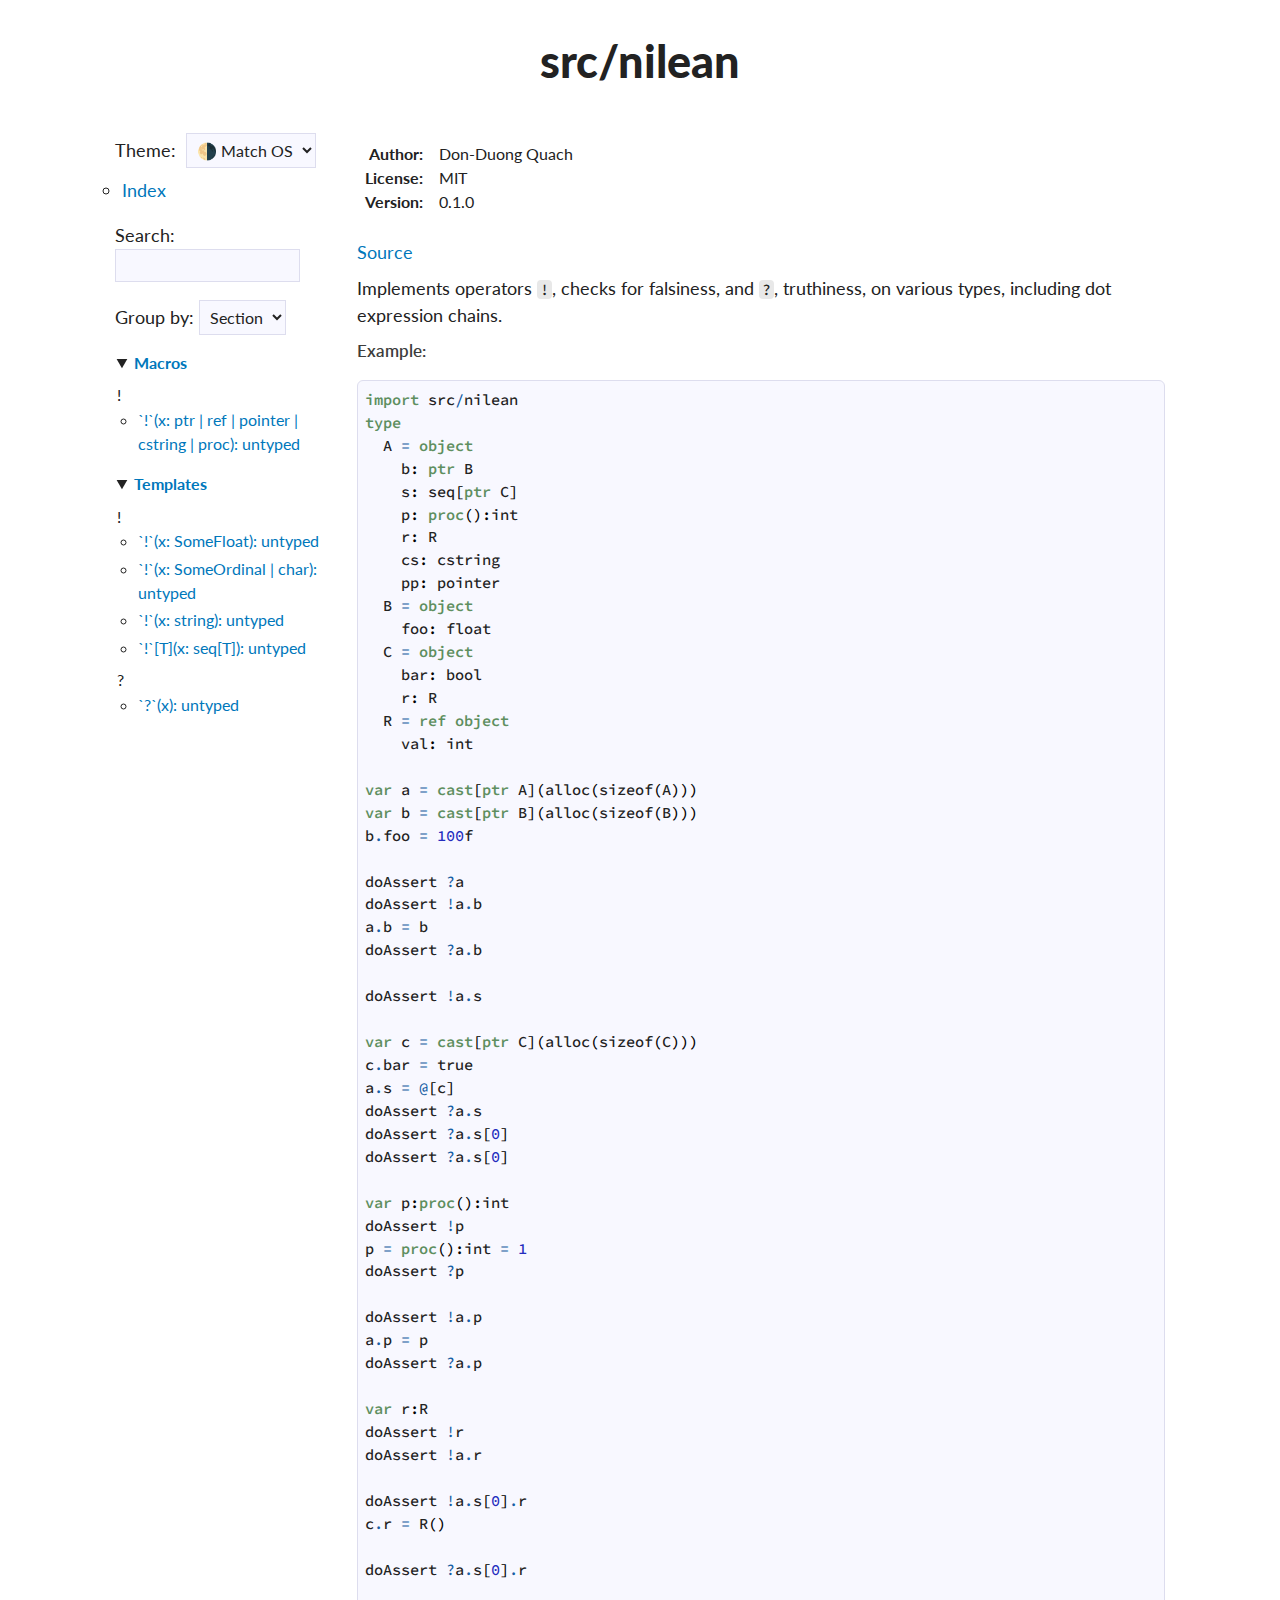
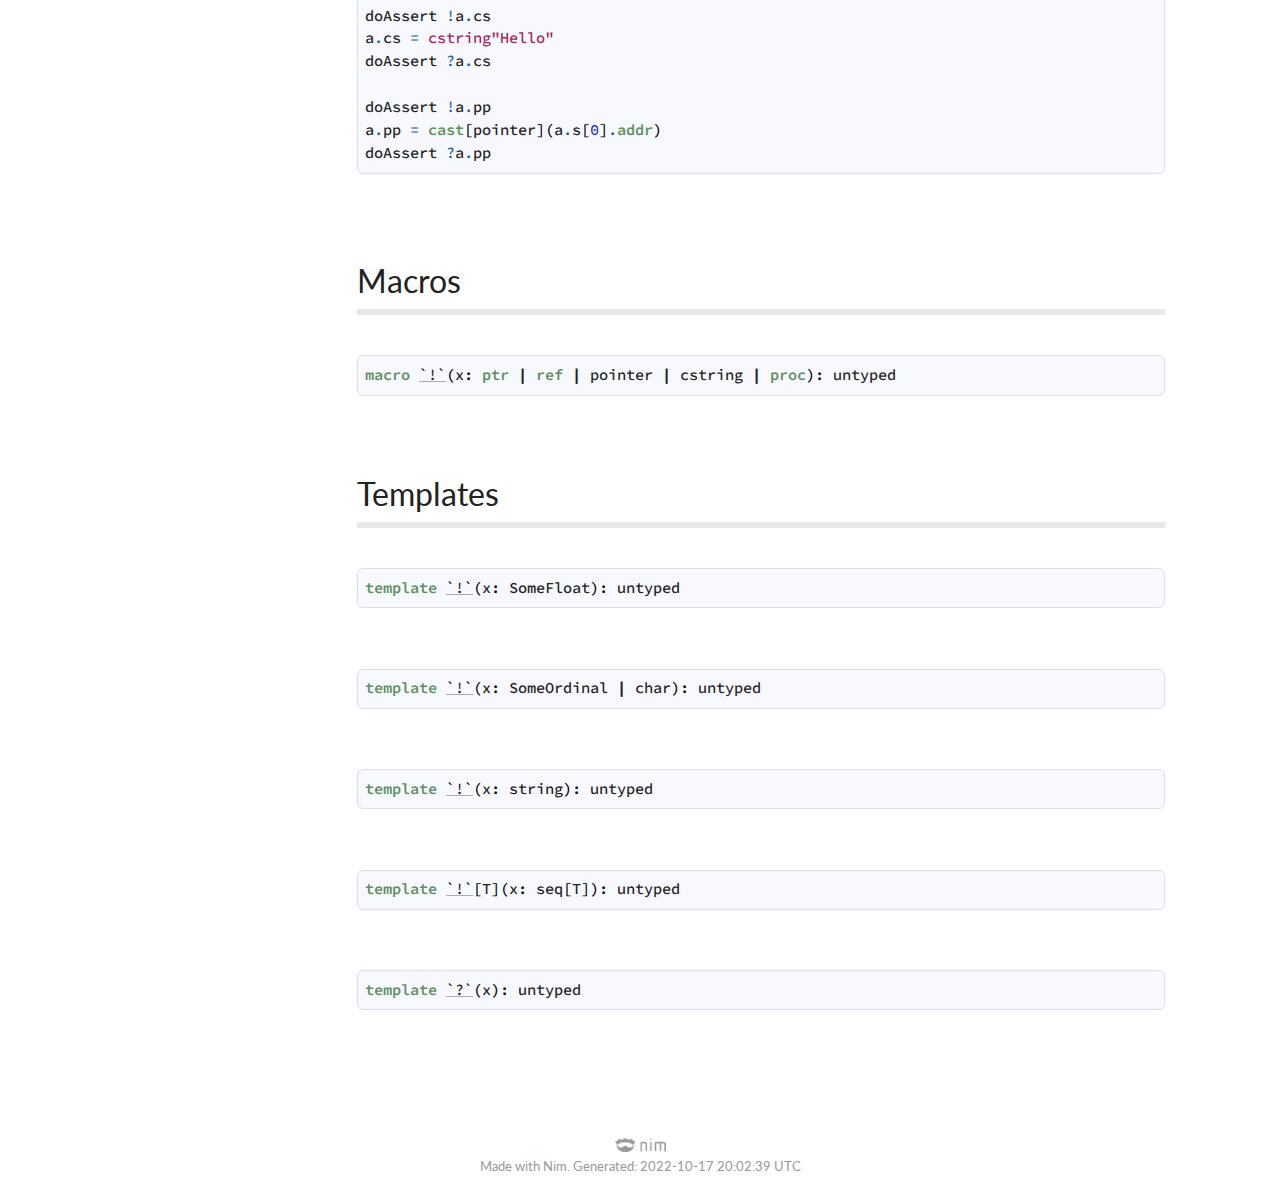
==== nilean/index.html @ 3381c96f "renamed project" ====
<?xml version="1.0" encoding="utf-8" ?>
<!DOCTYPE html PUBLIC "-//W3C//DTD XHTML 1.0 Transitional//EN" "https://www.w3.org/TR/xhtml1/DTD/xhtml1-transitional.dtd">
<!--  This file is generated by Nim. -->
<html xmlns="https://www.w3.org/1999/xhtml" xml:lang="en" lang="en">
<head>
<meta http-equiv="Content-Type" content="text/html; charset=utf-8" />
<meta name="viewport" content="width=device-width, initial-scale=1.0">
<title>src/nilean</title>

<!-- Favicon -->
<link rel="shortcut icon" href="[data-uri]"/>
<link rel="icon" type="image/png" sizes="32x32" href="[data-uri]">

<!-- Google fonts -->
<link href='https://fonts.googleapis.com/css?family=Lato:400,600,900' rel='stylesheet' type='text/css'/>
<link href='https://fonts.googleapis.com/css?family=Source+Code+Pro:400,500,600' rel='stylesheet' type='text/css'/>

<!-- CSS -->
<link rel="stylesheet" type="text/css" href="nimdoc.out.css">

<!-- JS -->
<script type="text/javascript" src="dochack.js"></script>
</head>
<body>
  <div class="document" id="documentId">
    <div class="container">
      <h1 class="title">src/nilean</h1>
      <div class="row">
  <div class="three columns">
    <div class="theme-select-wrapper">
      <label for="theme-select">Theme:&nbsp;</label>
      <select id="theme-select" onchange="setTheme(this.value)">
        <option value="auto">🌗 Match OS</option>
        <option value="dark">🌑 Dark</option>
        <option value="light">🌕 Light</option>
      </select>
    </div>
    <div id="global-links">
      <ul class="simple">
        <li><a href="theindex.html">Index</a></li>
      </ul>
    </div>
    <div id="searchInputDiv">
      Search: <input type="search" id="searchInput" onkeyup="search()"/>
    </div>
    <div>
      Group by:
      <select onchange="groupBy(this.value)">
        <option value="section">Section</option>
        <option value="type">Type</option>
      </select>
    </div>
    <ul class="simple simple-toc" id="toc-list">
  <li>
  <details open>
    <summary><a class="reference reference-toplevel" href="#17" id="67">Macros</a></summary>
    <ul class="simple simple-toc-section">
      <ul class="simple nested-toc-section">!
  <li><a class="reference" href="#%21.m" title="`!`(x: ptr | ref | pointer | cstring | proc): untyped">`!`(x: ptr | ref | pointer | cstring | proc): untyped</a></li>

</ul>

    </ul>
  </details>
</li>
<li>
  <details open>
    <summary><a class="reference reference-toplevel" href="#18" id="68">Templates</a></summary>
    <ul class="simple simple-toc-section">
      <ul class="simple nested-toc-section">!
  <li><a class="reference" href="#%21.t%2CSomeFloat" title="`!`(x: SomeFloat): untyped">`!`(x: SomeFloat): untyped</a></li>
<li><a class="reference" href="#%21.t" title="`!`(x: SomeOrdinal | char): untyped">`!`(x: SomeOrdinal | char): untyped</a></li>
<li><a class="reference" href="#%21.t%2Cstring" title="`!`(x: string): untyped">`!`(x: string): untyped</a></li>
<li><a class="reference" href="#%21.t%2Cseq%5BT%5D" title="`!`[T](x: seq[T]): untyped">`!`[T](x: seq[T]): untyped</a></li>

</ul>
<ul class="simple nested-toc-section">?
  <li><a class="reference" href="#%3F.t" title="`?`(x): untyped">`?`(x): untyped</a></li>

</ul>

    </ul>
  </details>
</li>

</ul>

  </div>
  <div class="nine columns" id="content">
    
    <div id="tocRoot"></div>
    
    <p class="module-desc"><table class="docinfo" frame="void" rules="none"><col class="docinfo-name" /><col class="docinfo-content" /><tbody valign="top"><tr><th class="docinfo-name">Author:</th><td>Don-Duong Quach</td></tr>
<tr><th class="docinfo-name">License:</th><td>MIT</td></tr>
<tr><th class="docinfo-name">Version:</th><td>0.1.0</td></tr>
</tbody></table><p><a class="reference external" href="https://github.com/geekrelief/nilean">Source</a></p>
<p>Implements operators <tt class="docutils literal"><span class="pre">!</span></tt>, checks for falsiness, and <tt class="docutils literal"><span class="pre">?</span></tt>, truthiness, on various types, including dot expression chains.</p>

<p><strong class="examples_text">Example:</strong></p>
<pre class="listing"><span class="Keyword">import</span> <span class="Identifier">src</span><span class="Operator">/</span><span class="Identifier">nilean</span>
<span class="Keyword">type</span>
  <span class="Identifier">A</span> <span class="Operator">=</span> <span class="Keyword">object</span>
    <span class="Identifier">b</span><span class="Punctuation">:</span> <span class="Keyword">ptr</span> <span class="Identifier">B</span>
    <span class="Identifier">s</span><span class="Punctuation">:</span> <span class="Identifier">seq</span><span class="Punctuation">[</span><span class="Keyword">ptr</span> <span class="Identifier">C</span><span class="Punctuation">]</span>
    <span class="Identifier">p</span><span class="Punctuation">:</span> <span class="Keyword">proc</span><span class="Punctuation">(</span><span class="Punctuation">)</span><span class="Punctuation">:</span><span class="Identifier">int</span>
    <span class="Identifier">r</span><span class="Punctuation">:</span> <span class="Identifier">R</span>
    <span class="Identifier">cs</span><span class="Punctuation">:</span> <span class="Identifier">cstring</span>
    <span class="Identifier">pp</span><span class="Punctuation">:</span> <span class="Identifier">pointer</span>
  <span class="Identifier">B</span> <span class="Operator">=</span> <span class="Keyword">object</span>
    <span class="Identifier">foo</span><span class="Punctuation">:</span> <span class="Identifier">float</span>
  <span class="Identifier">C</span> <span class="Operator">=</span> <span class="Keyword">object</span>
    <span class="Identifier">bar</span><span class="Punctuation">:</span> <span class="Identifier">bool</span>
    <span class="Identifier">r</span><span class="Punctuation">:</span> <span class="Identifier">R</span>
  <span class="Identifier">R</span> <span class="Operator">=</span> <span class="Keyword">ref</span> <span class="Keyword">object</span>
    <span class="Identifier">val</span><span class="Punctuation">:</span> <span class="Identifier">int</span>

<span class="Keyword">var</span> <span class="Identifier">a</span> <span class="Operator">=</span> <span class="Keyword">cast</span><span class="Punctuation">[</span><span class="Keyword">ptr</span> <span class="Identifier">A</span><span class="Punctuation">]</span><span class="Punctuation">(</span><span class="Identifier">alloc</span><span class="Punctuation">(</span><span class="Identifier">sizeof</span><span class="Punctuation">(</span><span class="Identifier">A</span><span class="Punctuation">)</span><span class="Punctuation">)</span><span class="Punctuation">)</span>
<span class="Keyword">var</span> <span class="Identifier">b</span> <span class="Operator">=</span> <span class="Keyword">cast</span><span class="Punctuation">[</span><span class="Keyword">ptr</span> <span class="Identifier">B</span><span class="Punctuation">]</span><span class="Punctuation">(</span><span class="Identifier">alloc</span><span class="Punctuation">(</span><span class="Identifier">sizeof</span><span class="Punctuation">(</span><span class="Identifier">B</span><span class="Punctuation">)</span><span class="Punctuation">)</span><span class="Punctuation">)</span>
<span class="Identifier">b</span><span class="Operator">.</span><span class="Identifier">foo</span> <span class="Operator">=</span> <span class="DecNumber">100</span><span class="Identifier">f</span>

<span class="Identifier">doAssert</span> <span class="Operator">?</span><span class="Identifier">a</span>
<span class="Identifier">doAssert</span> <span class="Operator">!</span><span class="Identifier">a</span><span class="Operator">.</span><span class="Identifier">b</span>
<span class="Identifier">a</span><span class="Operator">.</span><span class="Identifier">b</span> <span class="Operator">=</span> <span class="Identifier">b</span>
<span class="Identifier">doAssert</span> <span class="Operator">?</span><span class="Identifier">a</span><span class="Operator">.</span><span class="Identifier">b</span>

<span class="Identifier">doAssert</span> <span class="Operator">!</span><span class="Identifier">a</span><span class="Operator">.</span><span class="Identifier">s</span>

<span class="Keyword">var</span> <span class="Identifier">c</span> <span class="Operator">=</span> <span class="Keyword">cast</span><span class="Punctuation">[</span><span class="Keyword">ptr</span> <span class="Identifier">C</span><span class="Punctuation">]</span><span class="Punctuation">(</span><span class="Identifier">alloc</span><span class="Punctuation">(</span><span class="Identifier">sizeof</span><span class="Punctuation">(</span><span class="Identifier">C</span><span class="Punctuation">)</span><span class="Punctuation">)</span><span class="Punctuation">)</span>
<span class="Identifier">c</span><span class="Operator">.</span><span class="Identifier">bar</span> <span class="Operator">=</span> <span class="Identifier">true</span>
<span class="Identifier">a</span><span class="Operator">.</span><span class="Identifier">s</span> <span class="Operator">=</span> <span class="Operator">@</span><span class="Punctuation">[</span><span class="Identifier">c</span><span class="Punctuation">]</span>
<span class="Identifier">doAssert</span> <span class="Operator">?</span><span class="Identifier">a</span><span class="Operator">.</span><span class="Identifier">s</span>
<span class="Identifier">doAssert</span> <span class="Operator">?</span><span class="Identifier">a</span><span class="Operator">.</span><span class="Identifier">s</span><span class="Punctuation">[</span><span class="DecNumber">0</span><span class="Punctuation">]</span>
<span class="Identifier">doAssert</span> <span class="Operator">?</span><span class="Identifier">a</span><span class="Operator">.</span><span class="Identifier">s</span><span class="Punctuation">[</span><span class="DecNumber">0</span><span class="Punctuation">]</span>

<span class="Keyword">var</span> <span class="Identifier">p</span><span class="Punctuation">:</span><span class="Keyword">proc</span><span class="Punctuation">(</span><span class="Punctuation">)</span><span class="Punctuation">:</span><span class="Identifier">int</span>
<span class="Identifier">doAssert</span> <span class="Operator">!</span><span class="Identifier">p</span>
<span class="Identifier">p</span> <span class="Operator">=</span> <span class="Keyword">proc</span><span class="Punctuation">(</span><span class="Punctuation">)</span><span class="Punctuation">:</span><span class="Identifier">int</span> <span class="Operator">=</span> <span class="DecNumber">1</span>
<span class="Identifier">doAssert</span> <span class="Operator">?</span><span class="Identifier">p</span>

<span class="Identifier">doAssert</span> <span class="Operator">!</span><span class="Identifier">a</span><span class="Operator">.</span><span class="Identifier">p</span>
<span class="Identifier">a</span><span class="Operator">.</span><span class="Identifier">p</span> <span class="Operator">=</span> <span class="Identifier">p</span>
<span class="Identifier">doAssert</span> <span class="Operator">?</span><span class="Identifier">a</span><span class="Operator">.</span><span class="Identifier">p</span>

<span class="Keyword">var</span> <span class="Identifier">r</span><span class="Punctuation">:</span><span class="Identifier">R</span>
<span class="Identifier">doAssert</span> <span class="Operator">!</span><span class="Identifier">r</span>
<span class="Identifier">doAssert</span> <span class="Operator">!</span><span class="Identifier">a</span><span class="Operator">.</span><span class="Identifier">r</span>

<span class="Identifier">doAssert</span> <span class="Operator">!</span><span class="Identifier">a</span><span class="Operator">.</span><span class="Identifier">s</span><span class="Punctuation">[</span><span class="DecNumber">0</span><span class="Punctuation">]</span><span class="Operator">.</span><span class="Identifier">r</span>
<span class="Identifier">c</span><span class="Operator">.</span><span class="Identifier">r</span> <span class="Operator">=</span> <span class="Identifier">R</span><span class="Punctuation">(</span><span class="Punctuation">)</span>

<span class="Identifier">doAssert</span> <span class="Operator">?</span><span class="Identifier">a</span><span class="Operator">.</span><span class="Identifier">s</span><span class="Punctuation">[</span><span class="DecNumber">0</span><span class="Punctuation">]</span><span class="Operator">.</span><span class="Identifier">r</span>

<span class="Identifier">doAssert</span> <span class="Operator">!</span><span class="Identifier">a</span><span class="Operator">.</span><span class="Identifier">cs</span>
<span class="Identifier">a</span><span class="Operator">.</span><span class="Identifier">cs</span> <span class="Operator">=</span> <span class="RawData">cstring&quot;Hello&quot;</span>
<span class="Identifier">doAssert</span> <span class="Operator">?</span><span class="Identifier">a</span><span class="Operator">.</span><span class="Identifier">cs</span>

<span class="Identifier">doAssert</span> <span class="Operator">!</span><span class="Identifier">a</span><span class="Operator">.</span><span class="Identifier">pp</span>
<span class="Identifier">a</span><span class="Operator">.</span><span class="Identifier">pp</span> <span class="Operator">=</span> <span class="Keyword">cast</span><span class="Punctuation">[</span><span class="Identifier">pointer</span><span class="Punctuation">]</span><span class="Punctuation">(</span><span class="Identifier">a</span><span class="Operator">.</span><span class="Identifier">s</span><span class="Punctuation">[</span><span class="DecNumber">0</span><span class="Punctuation">]</span><span class="Operator">.</span><span class="Keyword">addr</span><span class="Punctuation">)</span>
<span class="Identifier">doAssert</span> <span class="Operator">?</span><span class="Identifier">a</span><span class="Operator">.</span><span class="Identifier">pp</span></pre></p>
    <div class="section" id="17">
  <h1><a class="toc-backref" href="#17">Macros</a></h1>
  <dl class="item">
    <div id="!-macros-all">
  <div id="!.m">
  <dt><pre><span class="Keyword">macro</span> <a href="#%21.m"><span class="Identifier">`!`</span></a><span class="Other">(</span><span class="Identifier">x</span><span class="Other">:</span> <span class="Keyword">ptr</span> <span class="Operator">|</span> <span class="Keyword">ref</span> <span class="Operator">|</span> <span class="Identifier">pointer</span> <span class="Operator">|</span> <span class="Identifier">cstring</span> <span class="Operator">|</span> <span class="Keyword">proc</span><span class="Other">)</span><span class="Other">:</span> <span class="Identifier">untyped</span></pre></dt>
  <dd>
    
    
    
  </dd>
</div>

</div>

  </dl>
</div>
<div class="section" id="18">
  <h1><a class="toc-backref" href="#18">Templates</a></h1>
  <dl class="item">
    <div id="!-templates-all">
  <div id="!.t,SomeFloat">
  <dt><pre><span class="Keyword">template</span> <a href="#%21.t%2CSomeFloat"><span class="Identifier">`!`</span></a><span class="Other">(</span><span class="Identifier">x</span><span class="Other">:</span> <span class="Identifier">SomeFloat</span><span class="Other">)</span><span class="Other">:</span> <span class="Identifier">untyped</span></pre></dt>
  <dd>
    
    
    
  </dd>
</div>
<div id="!.t">
  <dt><pre><span class="Keyword">template</span> <a href="#%21.t"><span class="Identifier">`!`</span></a><span class="Other">(</span><span class="Identifier">x</span><span class="Other">:</span> <span class="Identifier">SomeOrdinal</span> <span class="Operator">|</span> <span class="Identifier">char</span><span class="Other">)</span><span class="Other">:</span> <span class="Identifier">untyped</span></pre></dt>
  <dd>
    
    
    
  </dd>
</div>
<div id="!.t,string">
  <dt><pre><span class="Keyword">template</span> <a href="#%21.t%2Cstring"><span class="Identifier">`!`</span></a><span class="Other">(</span><span class="Identifier">x</span><span class="Other">:</span> <span class="Identifier">string</span><span class="Other">)</span><span class="Other">:</span> <span class="Identifier">untyped</span></pre></dt>
  <dd>
    
    
    
  </dd>
</div>
<div id="!.t,seq[T]">
  <dt><pre><span class="Keyword">template</span> <a href="#%21.t%2Cseq%5BT%5D"><span class="Identifier">`!`</span></a><span class="Other">[</span><span class="Identifier">T</span><span class="Other">]</span><span class="Other">(</span><span class="Identifier">x</span><span class="Other">:</span> <span class="Identifier">seq</span><span class="Other">[</span><span class="Identifier">T</span><span class="Other">]</span><span class="Other">)</span><span class="Other">:</span> <span class="Identifier">untyped</span></pre></dt>
  <dd>
    
    
    
  </dd>
</div>

</div>
<div id="?-templates-all">
  <div id="?.t">
  <dt><pre><span class="Keyword">template</span> <a href="#%3F.t"><span class="Identifier">`?`</span></a><span class="Other">(</span><span class="Identifier">x</span><span class="Other">)</span><span class="Other">:</span> <span class="Identifier">untyped</span></pre></dt>
  <dd>
    
    
    
  </dd>
</div>

</div>

  </dl>
</div>

  </div>
</div>

      <div class="twelve-columns footer">
        <span class="nim-sprite"></span>
        <br>
        <small style="color: var(--hint);">Made with Nim. Generated: 2022-10-17 20:02:39 UTC</small>
      </div>
    </div>
  </div>
  
</body>
</html>
---- nilean/nimdoc.out.css ----
/*
Stylesheet for use with Docutils/rst2html.

See http://docutils.sf.net/docs/howto/html-stylesheets.html for how to
customize this style sheet.

Modified from Chad Skeeters' rst2html-style
https://bitbucket.org/cskeeters/rst2html-style/

Modified by Boyd Greenfield and narimiran
*/

:root {
  --primary-background: #fff;
  --secondary-background: ghostwhite;
  --third-background: #e8e8e8;
  --info-background: #50c050;
  --warning-background: #c0a000;
  --error-background: #e04040;
  --border: #dde;
  --text: #222;
  --anchor: #07b;
  --anchor-focus: #607c9f;
  --input-focus: #1fa0eb;
  --strong: #3c3c3c;
  --hint: #9A9A9A;
  --nim-sprite-base64: url("[data-uri]");

  --keyword: #5e8f60;
  --identifier: #222;
  --comment: #484a86;
  --operator: #155da4;
  --punctuation: black;
  --other: black;
  --escapeSequence: #c4891b;
  --number: #252dbe;
  --literal: #a4255b;
  --program: #6060c0;
  --option: #508000;
  --raw-data: #a4255b;

  --clipboard-image-normal: url("data:image/svg+xml,%3Csvg xmlns='http://www.w3.org/2000/svg' style='color: black' fill='none' viewBox='0 0 24 24' stroke='currentColor'%3E %3Cpath stroke-linecap='round' stroke-linejoin='round' stroke-width='2' d='M9 5H7a2 2 0 00-2 2v12a2 2 0 002 2h10a2 2 0 002-2V7a2 2 0 00-2-2h-2M9 5a2 2 0 002 2h2a2 2 0 002-2M9 5a2 2 0 012-2h2a2 2 0 012 2' /%3E %3C/svg%3E");
  --clipboard-image-selected: url("data:image/svg+xml,%3Csvg xmlns='http://www.w3.org/2000/svg' style='color: black' viewBox='0 0 20 20' fill='currentColor'%3E %3Cpath d='M8 3a1 1 0 011-1h2a1 1 0 110 2H9a1 1 0 01-1-1z' /%3E %3Cpath d='M6 3a2 2 0 00-2 2v11a2 2 0 002 2h8a2 2 0 002-2V5a2 2 0 00-2-2 3 3 0 01-3 3H9a3 3 0 01-3-3z' /%3E %3C/svg%3E");
  --clipboard-image: var(--clipboard-image-normal)
}

[data-theme="dark"] {
  --primary-background: #171921;
  --secondary-background: #1e202a;
  --third-background: #2b2e3b;
  --info-background: #008000;
  --warning-background: #807000;
  --error-background: #c03000;
  --border: #0e1014;
  --text: #fff;
  --anchor: #8be9fd;
  --anchor-focus: #8be9fd;
  --input-focus: #8be9fd;
  --strong: #bd93f9;
  --hint: #7A7C85;
  --nim-sprite-base64: url("[data-uri]");

  --keyword: #ff79c6;
  --identifier: #f8f8f2;
  --comment: #6272a4;
  --operator: #ff79c6;
  --punctuation: #f8f8f2;
  --other: #f8f8f2;
  --escapeSequence: #bd93f9;
  --number: #bd93f9;
  --literal: #f1fa8c;
  --program: #9090c0;
  --option: #90b010;
  --raw-data: #8be9fd;

  --clipboard-image-normal: url("data:image/svg+xml,%3Csvg xmlns='http://www.w3.org/2000/svg' style='color: lightgray' fill='none' viewBox='0 0 24 24' stroke='currentColor'%3E %3Cpath stroke-linecap='round' stroke-linejoin='round' stroke-width='2' d='M9 5H7a2 2 0 00-2 2v12a2 2 0 002 2h10a2 2 0 002-2V7a2 2 0 00-2-2h-2M9 5a2 2 0 002 2h2a2 2 0 002-2M9 5a2 2 0 012-2h2a2 2 0 012 2' /%3E %3C/svg%3E");
  --clipboard-image-selected: url("data:image/svg+xml,%3Csvg xmlns='http://www.w3.org/2000/svg' style='color: lightgray' viewBox='0 0 20 20' fill='currentColor'%3E %3Cpath d='M8 3a1 1 0 011-1h2a1 1 0 110 2H9a1 1 0 01-1-1z' /%3E %3Cpath d='M6 3a2 2 0 00-2 2v11a2 2 0 002 2h8a2 2 0 002-2V5a2 2 0 00-2-2 3 3 0 01-3 3H9a3 3 0 01-3-3z' /%3E %3C/svg%3E");
  --clipboard-image: var(--clipboard-image-normal);
}

.theme-switch-wrapper {
  display: flex;
  align-items: center;
}

.theme-switch-wrapper em {
  margin-left: 10px;
  font-size: 1rem;
}

.theme-switch {
  display: inline-block;
  height: 22px;
  position: relative;
  width: 50px;
}

.theme-switch input {
  display: none;
}

.slider {
  background-color: #ccc;
  bottom: 0;
  cursor: pointer;
  left: 0;
  position: absolute;
  right: 0;
  top: 0;
  transition: .4s;
}

.slider:before {
  background-color: #fff;
  bottom: 4px;
  content: "";
  height: 13px;
  left: 4px;
  position: absolute;
  transition: .4s;
  width: 13px;
}

input:checked + .slider {
  background-color: #66bb6a;
}

input:checked + .slider:before {
  transform: translateX(26px);
}

.slider.round {
  border-radius: 17px;
}

.slider.round:before {
  border-radius: 50%;
}

html {
  font-size: 100%;
  -webkit-text-size-adjust: 100%;
  -ms-text-size-adjust: 100%; }

body {
  font-family: "Lato", "Helvetica Neue", "HelveticaNeue", Helvetica, Arial, sans-serif;
  font-weight: 400;
  font-size: 1.125em;
  line-height: 1.5;
  color: var(--text);
  background-color: var(--primary-background); }

/* Skeleton grid */
.container {
  position: relative;
  width: 100%;
  max-width: 1050px;
  margin: 0 auto;
  padding: 0;
  box-sizing: border-box; }

.column,
.columns {
  width: 100%;
  float: left;
  box-sizing: border-box;
  margin-left: 1%;
}

.column:first-child,
.columns:first-child {
  margin-left: 0; }

.three.columns {
  width: 22%;
}

.nine.columns {
  width: 77.0%; }

.twelve.columns {
  width: 100%;
  margin-left: 0; }

@media screen and (max-width: 860px) {
  .three.columns {
    display: none;
  }
  .nine.columns {
    width: 98.0%;
  }
  body {
    font-size: 1em;
    line-height: 1.35;
  }
}

cite {
  font-style: italic !important; }


/* Nim search input */
div#searchInputDiv {
  margin-bottom: 1em;
}
input#searchInput {
  width: 80%;
}

/*
 * Some custom formatting for input forms.
 * This also fixes input form colors on Firefox with a dark system theme on Linux.
 */
input {
  -moz-appearance: none;
  background-color: var(--secondary-background);
  color: var(--text);
  border: 1px solid var(--border);
  font-family: "Lato", "Helvetica Neue", "HelveticaNeue", Helvetica, Arial, sans-serif;
  font-size: 0.9em;
  padding: 6px;
}

input:focus {
  border: 1px solid var(--input-focus);
  box-shadow: 0 0 3px var(--input-focus);
}

select {
  -moz-appearance: none;
  background-color: var(--secondary-background);
  color: var(--text);
  border: 1px solid var(--border);
  font-family: "Lato", "Helvetica Neue", "HelveticaNeue", Helvetica, Arial, sans-serif;
  font-size: 0.9em;
  padding: 6px;
}

select:focus {
  border: 1px solid var(--input-focus);
  box-shadow: 0 0 3px var(--input-focus);
}

/* Docgen styles */

:target {
  border: 2px solid #B5651D;
  border-style: dotted;
}

/* Links */
a {
  color: var(--anchor);
  text-decoration: none;
}

a span.Identifier {
  text-decoration: underline;
  text-decoration-color: #aab;
}

a.reference-toplevel {
  font-weight: bold;
}

a.nimdoc {
  word-spacing: 0.3em;
}

a.toc-backref {
  text-decoration: none;
  color: var(--text); }

a.link-seesrc {
  color: #607c9f;
  font-size: 0.9em;
  font-style: italic; }

a:hover,
a:focus {
  color: var(--anchor-focus);
  text-decoration: underline; }

a:hover span.Identifier {
  color: var(--anchor);
}


sub,
sup {
  position: relative;
  font-size: 75%;
  line-height: 0;
  vertical-align: baseline; }

sup {
  top: -0.5em; }

sub {
  bottom: -0.25em; }

img {
  width: auto;
  height: auto;
  max-width: 100%;
  vertical-align: middle;
  border: 0;
  -ms-interpolation-mode: bicubic; }

@media print {
  * {
    color: black !important;
    text-shadow: none !important;
    background: transparent !important;
    box-shadow: none !important; }

  a,
  a:visited {
    text-decoration: underline; }

  a[href]:after {
    content: " (" attr(href) ")"; }

  abbr[title]:after {
    content: " (" attr(title) ")"; }

  .ir a:after,
  a[href^="javascript:"]:after,
  a[href^="#"]:after {
    content: ""; }

  pre,
  blockquote {
    border: 1px solid #999;
    page-break-inside: avoid; }

  thead {
    display: table-header-group; }

  tr,
  img {
    page-break-inside: avoid; }

  img {
    max-width: 100% !important; }

  @page {
    margin: 0.5cm; }

  h1 {
    page-break-before: always; }

  h1.title {
    page-break-before: avoid; }

  p,
  h2,
  h3 {
    orphans: 3;
    widows: 3; }

  h2,
  h3 {
    page-break-after: avoid; }
}


p {
  margin-top: 0.5em;
  margin-bottom: 0.5em;
}

small {
  font-size: 85%; }

strong {
  font-weight: 600;
  font-size: 0.95em;
  color: var(--strong);
}

em {
  font-style: italic; }

h1 {
  font-size: 1.8em;
  font-weight: 400;
  padding-bottom: .25em;
  border-bottom: 6px solid var(--third-background);
  margin-top: 2.5em;
  margin-bottom: 1em;
  line-height: 1.2em; }

h1.title {
  padding-bottom: 1em;
  border-bottom: 0px;
  font-size: 2.5em;
  text-align: center;
  font-weight: 900;
  margin-top: 0.75em;
  margin-bottom: 0em;
}

h2 {
  font-size: 1.3em;
  margin-top: 2em; }

h2.subtitle {
  margin-top: 0em;
  text-align: center; }

h3 {
  font-size: 1.125em;
  font-style: italic;
  margin-top: 1.5em; }

h4 {
  font-size: 1.125em;
  margin-top: 1em; }

h5 {
  font-size: 1.125em;
  margin-top: 0.75em; }

h6 {
  font-size: 1.1em; }


ul,
ol {
  padding: 0;
  margin-top: 0.5em;
  margin-left: 0.75em; }

ul ul,
ul ol,
ol ol,
ol ul {
  margin-bottom: 0;
  margin-left: 1.25em; }

ul.simple > li {
    list-style-type: circle;
}

ul.simple-boot li {
    list-style-type: none;
    margin-left: 0em;
    margin-bottom: 0.5em;
}

ol.simple > li, ul.simple > li {
  margin-bottom: 0.2em;
  margin-left: 0.4em }

ul.simple.simple-toc > li {
    margin-top: 1em;
}

ul.simple-toc {
  list-style: none;
  font-size: 0.9em;
  margin-left: -0.3em;
  margin-top: 1em; }

ul.simple-toc > li {
    list-style-type: none;
}

ul.simple-toc-section {
  list-style-type: circle;
  margin-left: 0.8em;
  color: #6c9aae; }

ul.nested-toc-section {
  list-style-type: circle;
  margin-left: -0.75em;
  color: var(--text);
}

ul.nested-toc-section > li {
  margin-left: 1.25em;
}


ol.arabic {
  list-style: decimal; }

ol.loweralpha {
  list-style: lower-alpha; }

ol.upperalpha {
  list-style: upper-alpha; }

ol.lowerroman {
  list-style: lower-roman; }

ol.upperroman {
  list-style: upper-roman; }

ul.auto-toc {
  list-style-type: none; }


dl {
  margin-bottom: 1.5em; }

dt {
  margin-bottom: -0.5em;
  margin-left: 0.0em; }

dd {
  margin-left: 2.0em;
  margin-bottom: 3.0em;
  margin-top: 0.5em; }


hr {
  margin: 2em 0;
  border: 0;
  border-top: 1px solid #aaa; }

hr.footnote {
  width: 25%;
  border-top: 0.15em solid #999;
  margin-bottom: 0.15em;
  margin-top: 0.15em;
}
div.footnote-group {
  margin-left: 1em; }
div.footnote-label {
  display: inline-block;
  min-width: 1.7em;
}

div.option-list {
  border: 0.1em solid var(--border);
}
div.option-list-item {
  padding-left: 12em;
  padding-right: 0;
  padding-bottom: 0.3em;
  padding-top: 0.3em;
}
div.odd {
  background-color: var(--secondary-background);
}
div.option-list-label {
  margin-left: -11.5em;
  margin-right: 0em;
  min-width: 11.5em;
  display: inline-block;
  vertical-align: top;
}
div.option-list-description {
  width: calc(100% - 1em);
  padding-left: 1em;
  padding-right: 0;
  display: inline-block;
}

blockquote {
  font-size: 0.9em;
  font-style: italic;
  padding-left: 0.5em;
  margin-left: 0;
  border-left: 5px solid #bbc;
}

blockquote.markdown-quote {
  font-size: 0.9rem;  /* use rem to avoid recursion */
  font-style: normal;
}

.pre, span.tok {
  font-family: "Source Code Pro", Monaco, Menlo, Consolas, "Courier New", monospace;
  font-weight: 500;
  font-size: 0.85em;
  color: var(--text);
  background-color: var(--third-background);
  padding-left: 3px;
  padding-right: 3px;
  border-radius: 4px;
}

span.tok {
  border: 1px solid #808080;
  padding-bottom: 0.1em;
  margin-right: 0.2em;
}

.copyToClipBoard {
  position: relative;
}

pre {
  font-family: "Source Code Pro", Monaco, Menlo, Consolas, "Courier New", monospace;
  color: var(--text);
  font-weight: 500;
  display: inline-block;
  box-sizing: border-box;
  min-width: 100%;
  padding: 0.5em;
  margin-top: 0.5em;
  margin-bottom: 0.5em;
  font-size: 0.85em;
  white-space: pre !important;
  overflow-y: hidden;
  overflow-x: visible;
  background-color: var(--secondary-background);
  border: 1px solid var(--border);
  -webkit-border-radius: 6px;
  -moz-border-radius: 6px;
  border-radius: 6px; 
}

.copyToClipBoardBtn {
  visibility: hidden;
  position: absolute;
  width: 24px;
  border-radius: 4px;
  background-image: var(--clipboard-image);
  right: 5px;
  top: 13px;
  background-color: var(--secondary-background);
  padding: 11px;
  border: 0;
}

.copyToClipBoard:hover .copyToClipBoardBtn {
  visibility: visible;
} 

.pre-scrollable {
  max-height: 340px;
  overflow-y: scroll; }


/* Nim line-numbered tables */
.line-nums-table {
  width: 100%;
  table-layout: fixed; }

table.line-nums-table {
  border-radius: 4px;
  border: 1px solid #cccccc;
  background-color: ghostwhite;
  border-collapse: separate;
  margin-top: 15px;
  margin-bottom: 25px; }

.line-nums-table tbody {
  border: none; }

.line-nums-table td pre {
  border: none;
  background-color: transparent; }

.line-nums-table td.blob-line-nums {
  width: 28px; }

.line-nums-table td.blob-line-nums pre {
  color: #b0b0b0;
  -webkit-filter: opacity(75%);
  filter: opacity(75%);
  text-align: right;
  border-color: transparent;
  background-color: transparent;
  padding-left: 0px;
  margin-left: 0px;
  padding-right: 0px;
  margin-right: 0px; }


table {
  max-width: 100%;
  background-color: transparent;
  margin-top: 0.5em;
  margin-bottom: 1.5em;
  border-collapse: collapse;
  border-color: var(--third-background);
  border-spacing: 0;
  font-size: 0.9em;
}

table th, table td {
  padding: 0px 0.5em 0px;
  border-color: var(--third-background);
}

table th {
  background-color: var(--third-background);
  border-color: var(--third-background);
  font-weight: bold; }

table th.docinfo-name {
    background-color: transparent;
    text-align: right;
}

table tr:hover {
  background-color: var(--third-background); }


/* rst2html default used to remove borders from tables and images */
.borderless, table.borderless td, table.borderless th {
  border: 0; }

table.borderless td, table.borderless th {
  /* Override padding for "table.docutils td" with "! important".
     The right padding separates the table cells. */
  padding: 0 0.5em 0 0 !important; }

.admonition {
    padding: 0.3em;
    background-color: var(--secondary-background);
    border-left: 0.4em solid #7f7f84;
    margin-bottom: 0.5em;
    -webkit-box-shadow: 0 5px 8px -6px rgba(0,0,0,.2);
       -moz-box-shadow: 0 5px 8px -6px rgba(0,0,0,.2);
            box-shadow: 0 5px 8px -6px rgba(0,0,0,.2);
}
.admonition-info {
    border-color: var(--info-background);
}
.admonition-info-text {
    color: var(--info-background);
}
.admonition-warning {
    border-color: var(--warning-background);
}
.admonition-warning-text {
    color: var(--warning-background);
}
.admonition-error {
    border-color: var(--error-background);
}
.admonition-error-text {
    color: var(--error-background);
}

.first {
  /* Override more specific margin styles with "! important". */
  margin-top: 0 !important; }

.last, .with-subtitle {
  margin-bottom: 0 !important; }

.hidden {
  display: none; }

blockquote.epigraph {
  margin: 2em 5em; }

dl.docutils dd {
  margin-bottom: 0.5em; }

object[type="image/svg+xml"], object[type="application/x-shockwave-flash"] {
  overflow: hidden; }


div.figure {
  margin-left: 2em;
  margin-right: 2em; }

div.footer, div.header {
  clear: both;
  text-align: center;
  color: #666;
  font-size: smaller; }

div.footer {
    padding-top: 5em;
}

div.line-block {
  display: block;
  margin-top: 1em;
  margin-bottom: 1em; }

div.line-block div.line-block {
  margin-top: 0;
  margin-bottom: 0;
  margin-left: 1.5em; }

div.topic {
  margin: 2em; }

div.search_results {
  background-color: var(--third-background);
  margin: 3em;
  padding: 1em;
  border: 1px solid #4d4d4d;
}

div#global-links ul {
  margin-left: 0;
  list-style-type: none;
}

div#global-links > simple-boot {
    margin-left: 3em;
}

hr.docutils {
  width: 75%; }

img.align-left, .figure.align-left, object.align-left {
  clear: left;
  float: left;
  margin-right: 1em; }

img.align-right, .figure.align-right, object.align-right {
  clear: right;
  float: right;
  margin-left: 1em; }

img.align-center, .figure.align-center, object.align-center {
  display: block;
  margin-left: auto;
  margin-right: auto; }

.align-left {
  text-align: left; }

.align-center {
  clear: both;
  text-align: center; }

.align-right {
  text-align: right; }

/* reset inner alignment in figures */
div.align-right {
  text-align: inherit; }

p.attribution {
  text-align: right;
  margin-left: 50%; }

p.caption {
  font-style: italic; }

p.credits {
  font-style: italic;
  font-size: smaller; }

p.label {
  white-space: nowrap; }

p.rubric {
  font-weight: bold;
  font-size: larger;
  color: maroon;
  text-align: center; }

p.topic-title {
  font-weight: bold; }

pre.address {
  margin-bottom: 0;
  margin-top: 0;
  font: inherit; }

pre.literal-block, pre.doctest-block, pre.math, pre.code {
  margin-left: 2em;
  margin-right: 2em; }

pre.code .ln {
  color: grey; }

/* line numbers */
pre.code, code {
  background-color: #eeeeee; }

pre.code .comment, code .comment {
  color: #5c6576; }

pre.code .keyword, code .keyword {
  color: #3B0D06;
  font-weight: bold; }

pre.code .literal.string, code .literal.string {
  color: #0c5404; }

pre.code .name.builtin, code .name.builtin {
  color: #352b84; }

pre.code .deleted, code .deleted {
  background-color: #DEB0A1; }

pre.code .inserted, code .inserted {
  background-color: #A3D289; }

span.classifier {
  font-style: oblique; }

span.classifier-delimiter {
  font-weight: bold; }

span.problematic {
  color: #b30000; }

span.section-subtitle {
  /* font-size relative to parent (h1..h6 element) */
  font-size: 80%; }

span.DecNumber {
  color: var(--number); }

span.BinNumber {
  color: var(--number); }

span.HexNumber {
  color: var(--number); }

span.OctNumber {
  color: var(--number); }

span.FloatNumber {
  color: var(--number); }

span.Identifier {
  color: var(--identifier); }

span.Keyword {
  font-weight: 600;
  color: var(--keyword); }

span.StringLit {
  color: var(--literal); }

span.LongStringLit {
  color: var(--literal); }

span.CharLit {
  color: var(--literal); }

span.EscapeSequence {
  color: var(--escapeSequence); }

span.Operator {
  color: var(--operator); }

span.Punctuation {
  color: var(--punctuation); }

span.Comment, span.LongComment {
  font-style: italic;
  font-weight: 400;
  color: var(--comment); }

span.RegularExpression {
  color: darkviolet; }

span.TagStart {
  color: darkviolet; }

span.TagEnd {
  color: darkviolet; }

span.Key {
  color: #252dbe; }

span.Value {
  color: #252dbe; }

span.RawData {
  color: var(--raw-data); }

span.Assembler {
  color: #252dbe; }

span.Preprocessor {
  color: #252dbe; }

span.Directive {
  color: #252dbe; }

span.option {
  font-weight: bold;
  font-family: "Source Code Pro", Monaco, Menlo, Consolas, "Courier New", monospace;
  color: var(--option);
}

span.Prompt {
  font-weight: bold;
  color: red; }

span.ProgramOutput {
  font-weight: bold;
  color: #808080; }

span.program {
  font-weight: bold;
  color: var(--program);
  text-decoration: underline;
  text-decoration-color: var(--hint);
  text-decoration-thickness: 0.05em;
  text-underline-offset: 0.15em;
}

span.Command, span.Rule, span.Hyperlink, span.Label, span.Reference,
span.Other {
  color: var(--other); }

/* Pop type, const, proc, and iterator defs in nim def blocks */
dt pre > span.Identifier, dt pre > span.Operator {
  color: var(--identifier);
  font-weight: 700; }

dt pre > span.Keyword ~ span.Identifier, dt pre > span.Identifier ~ span.Identifier,
dt pre > span.Operator ~ span.Identifier, dt pre > span.Other ~ span.Identifier {
  color: var(--identifier);
  font-weight: inherit; }

/* Nim sprite for the footer (taken from main page favicon) */
.nim-sprite {
  display: inline-block;
  width: 51px;
  height: 14px;
  background-position: 0 0;
  background-size: 51px 14px;
  -webkit-filter: opacity(50%);
  filter: opacity(50%);
  background-repeat: no-repeat;
  background-image: var(--nim-sprite-base64);
  margin-bottom: 5px; }

span.pragmadots {
  /* Position: relative frees us up to make the dots
  look really nice without fucking up the layout and
  causing bulging in the parent container */
  position: relative;
  /* 1px down looks slightly nicer */
  top: 1px;
  padding: 2px;
  background-color: var(--third-background);
  border-radius: 4px;
  margin: 0 2px;
  cursor: pointer;
  font-size: 0.8em;
}

span.pragmadots:hover {
  background-color: var(--hint);
}
span.pragmawrap {
  display: none;
}

span.attachedType {
  display: none;
  visibility: hidden;
}
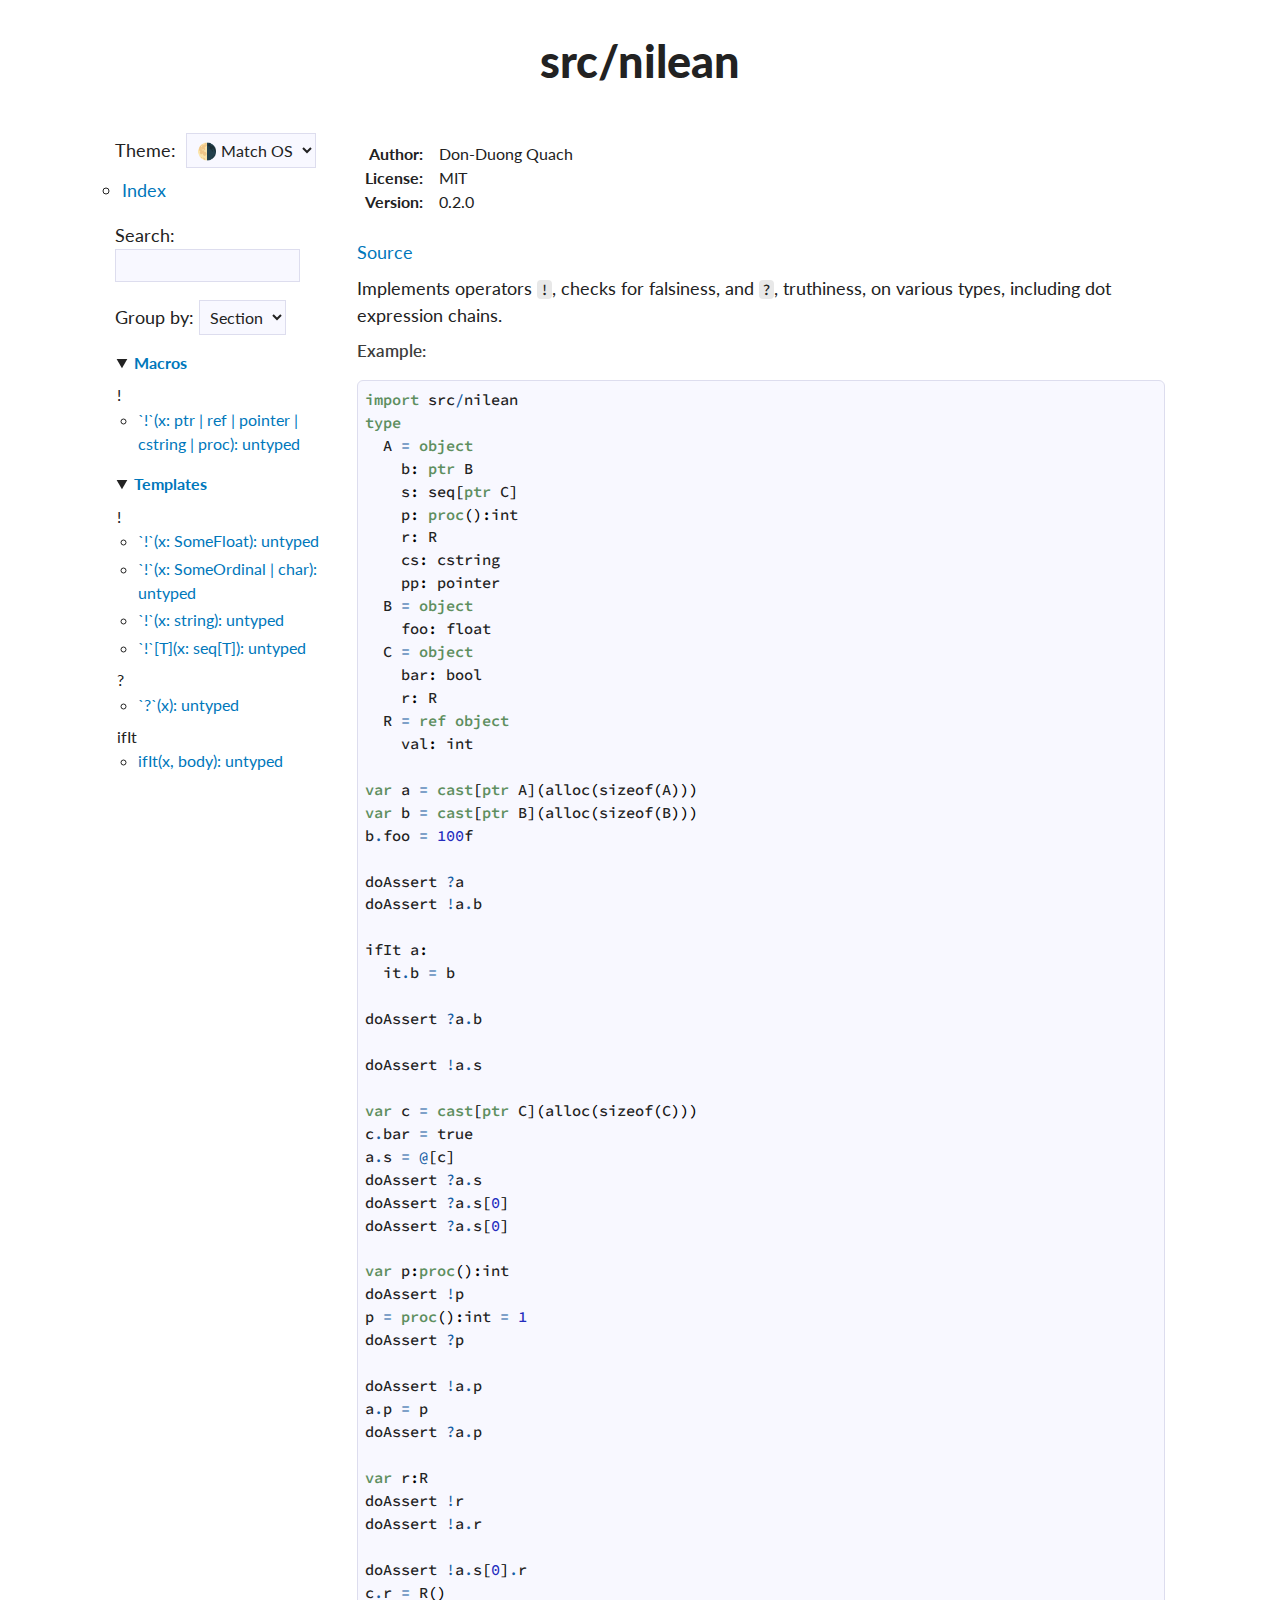
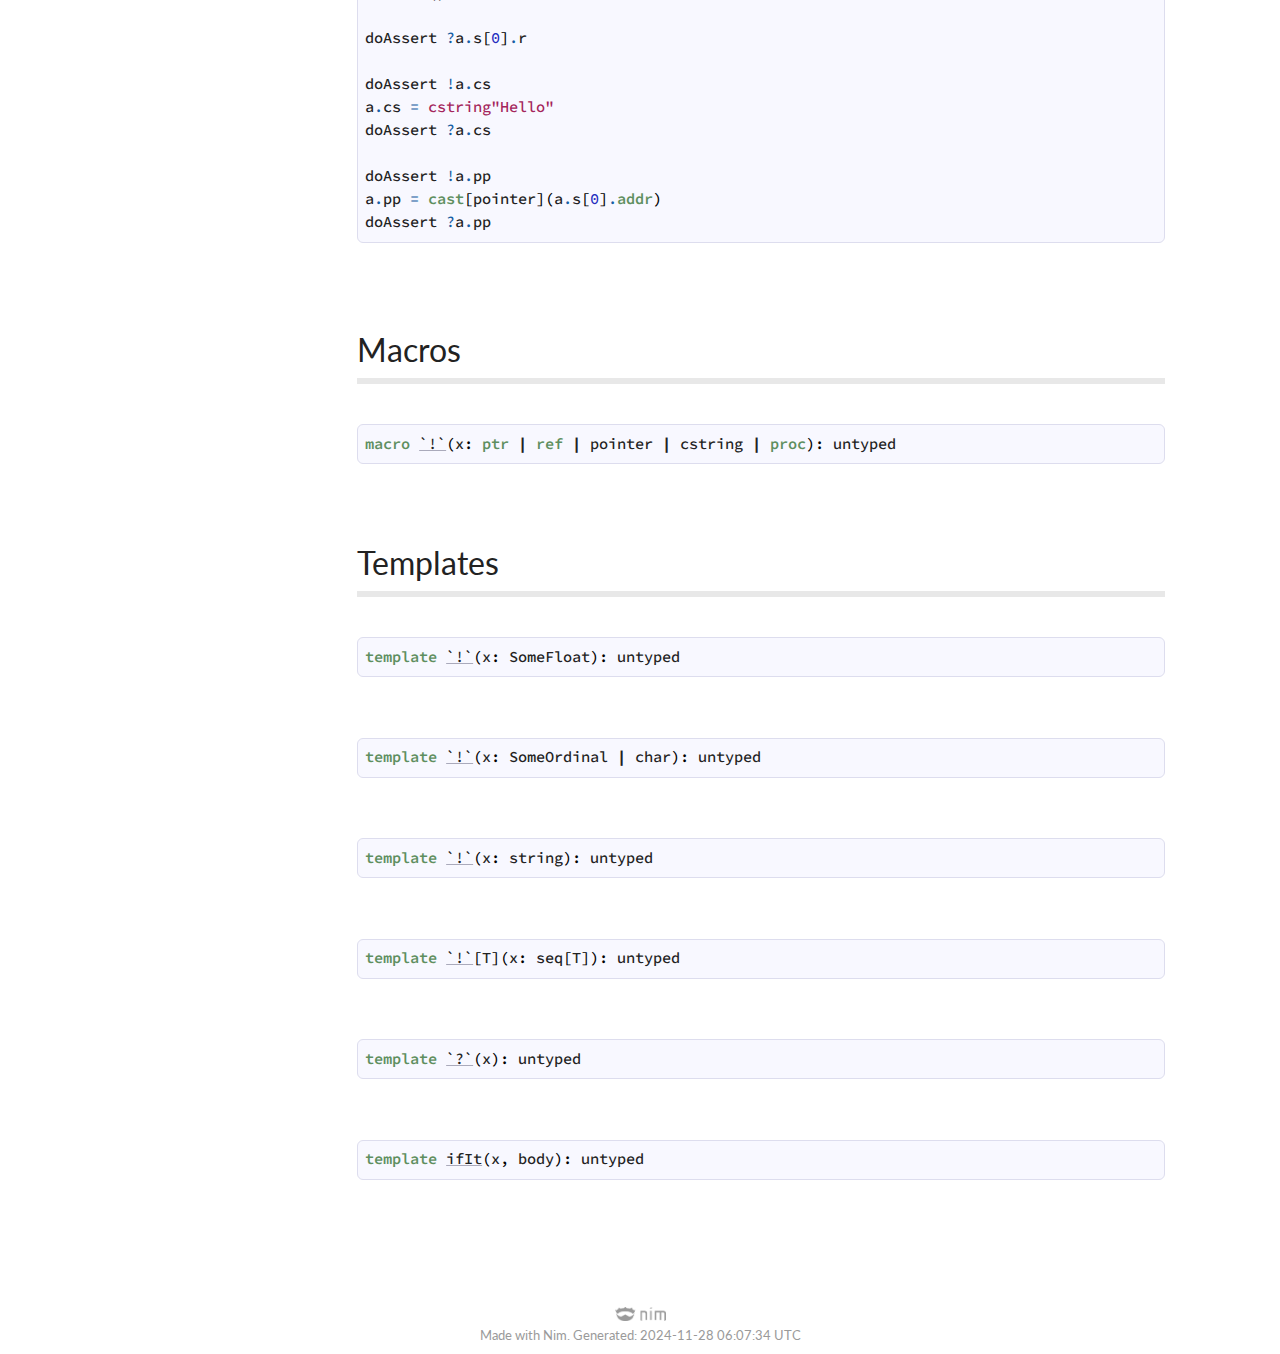
==== commit e592b3e2: "updated nilean" ====
--- a/nilean/index.html
+++ b/nilean/index.html
@@ -1,25 +1,25 @@
 <?xml version="1.0" encoding="utf-8" ?>
 <!DOCTYPE html PUBLIC "-//W3C//DTD XHTML 1.0 Transitional//EN" "https://www.w3.org/TR/xhtml1/DTD/xhtml1-transitional.dtd">
 <!--  This file is generated by Nim. -->
-<html xmlns="https://www.w3.org/1999/xhtml" xml:lang="en" lang="en">
+<html xmlns="https://www.w3.org/1999/xhtml" xml:lang="en" lang="en" data-theme="auto">
 <head>
 <meta http-equiv="Content-Type" content="text/html; charset=utf-8" />
 <meta name="viewport" content="width=device-width, initial-scale=1.0">
 <title>src/nilean</title>
 
+<!-- Google fonts -->
+<link href='https://fonts.googleapis.com/css?family=Lato:400,600,900' rel='stylesheet' type='text/css'/>
+<link href='https://fonts.googleapis.com/css?family=Source+Code+Pro:400,500,600' rel='stylesheet' type='text/css'/>
+
 <!-- Favicon -->
 <link rel="shortcut icon" href="[data-uri]"/>
 <link rel="icon" type="image/png" sizes="32x32" href="[data-uri]">
 
-<!-- Google fonts -->
-<link href='https://fonts.googleapis.com/css?family=Lato:400,600,900' rel='stylesheet' type='text/css'/>
-<link href='https://fonts.googleapis.com/css?family=Source+Code+Pro:400,500,600' rel='stylesheet' type='text/css'/>
-
 <!-- CSS -->
-<link rel="stylesheet" type="text/css" href="nimdoc.out.css">
+<link rel="stylesheet" type="text/css" href="nimdoc.out.css?v=2.2.1">
 
 <!-- JS -->
-<script type="text/javascript" src="dochack.js"></script>
+<script type="text/javascript" src="dochack.js?v=2.2.1"></script>
 </head>
 <body>
   <div class="document" id="documentId">
@@ -37,11 +37,11 @@
     </div>
     <div id="global-links">
       <ul class="simple">
-        <li><a href="theindex.html">Index</a></li>
+        <li><a id="indexLink" href="theindex.html">Index</a></li>
       </ul>
     </div>
     <div id="searchInputDiv">
-      Search: <input type="search" id="searchInput" onkeyup="search()"/>
+      Search: <input type="search" id="searchInput" oninput="search()"/>
     </div>
     <div>
       Group by:
@@ -78,6 +78,10 @@
   <li><a class="reference" href="#%3F.t" title="`?`(x): untyped">`?`(x): untyped</a></li>
 
 </ul>
+<ul class="simple nested-toc-section">ifIt
+  <li><a class="reference" href="#ifIt.t%2C%2C" title="ifIt(x, body): untyped">ifIt(x, body): untyped</a></li>
+
+</ul>
 
     </ul>
   </details>
@@ -92,7 +96,7 @@
     
     <p class="module-desc"><table class="docinfo" frame="void" rules="none"><col class="docinfo-name" /><col class="docinfo-content" /><tbody valign="top"><tr><th class="docinfo-name">Author:</th><td>Don-Duong Quach</td></tr>
 <tr><th class="docinfo-name">License:</th><td>MIT</td></tr>
-<tr><th class="docinfo-name">Version:</th><td>0.1.0</td></tr>
+<tr><th class="docinfo-name">Version:</th><td>0.2.0</td></tr>
 </tbody></table><p><a class="reference external" href="https://github.com/geekrelief/nilean">Source</a></p>
 <p>Implements operators <tt class="docutils literal"><span class="pre">!</span></tt>, checks for falsiness, and <tt class="docutils literal"><span class="pre">?</span></tt>, truthiness, on various types, including dot expression chains.</p>
 
@@ -120,7 +124,10 @@
 
 <span class="Identifier">doAssert</span> <span class="Operator">?</span><span class="Identifier">a</span>
 <span class="Identifier">doAssert</span> <span class="Operator">!</span><span class="Identifier">a</span><span class="Operator">.</span><span class="Identifier">b</span>
-<span class="Identifier">a</span><span class="Operator">.</span><span class="Identifier">b</span> <span class="Operator">=</span> <span class="Identifier">b</span>
+
+<span class="Identifier">ifIt</span> <span class="Identifier">a</span><span class="Punctuation">:</span>
+  <span class="Identifier">it</span><span class="Operator">.</span><span class="Identifier">b</span> <span class="Operator">=</span> <span class="Identifier">b</span>
+
 <span class="Identifier">doAssert</span> <span class="Operator">?</span><span class="Identifier">a</span><span class="Operator">.</span><span class="Identifier">b</span>
 
 <span class="Identifier">doAssert</span> <span class="Operator">!</span><span class="Identifier">a</span><span class="Operator">.</span><span class="Identifier">s</span>
@@ -223,6 +230,17 @@
 </div>
 
 </div>
+<div id="ifIt-templates-all">
+  <div id="ifIt.t,,">
+  <dt><pre><span class="Keyword">template</span> <a href="#ifIt.t%2C%2C"><span class="Identifier">ifIt</span></a><span class="Other">(</span><span class="Identifier">x</span><span class="Other">,</span> <span class="Identifier">body</span><span class="Other">)</span><span class="Other">:</span> <span class="Identifier">untyped</span></pre></dt>
+  <dd>
+    
+    
+    
+  </dd>
+</div>
+
+</div>
 
   </dl>
 </div>
@@ -233,7 +251,7 @@
       <div class="twelve-columns footer">
         <span class="nim-sprite"></span>
         <br>
-        <small style="color: var(--hint);">Made with Nim. Generated: 2022-10-17 20:02:39 UTC</small>
+        <small style="color: var(--hint);">Made with Nim. Generated: 2024-11-28 06:07:34 UTC</small>
       </div>
     </div>
   </div>
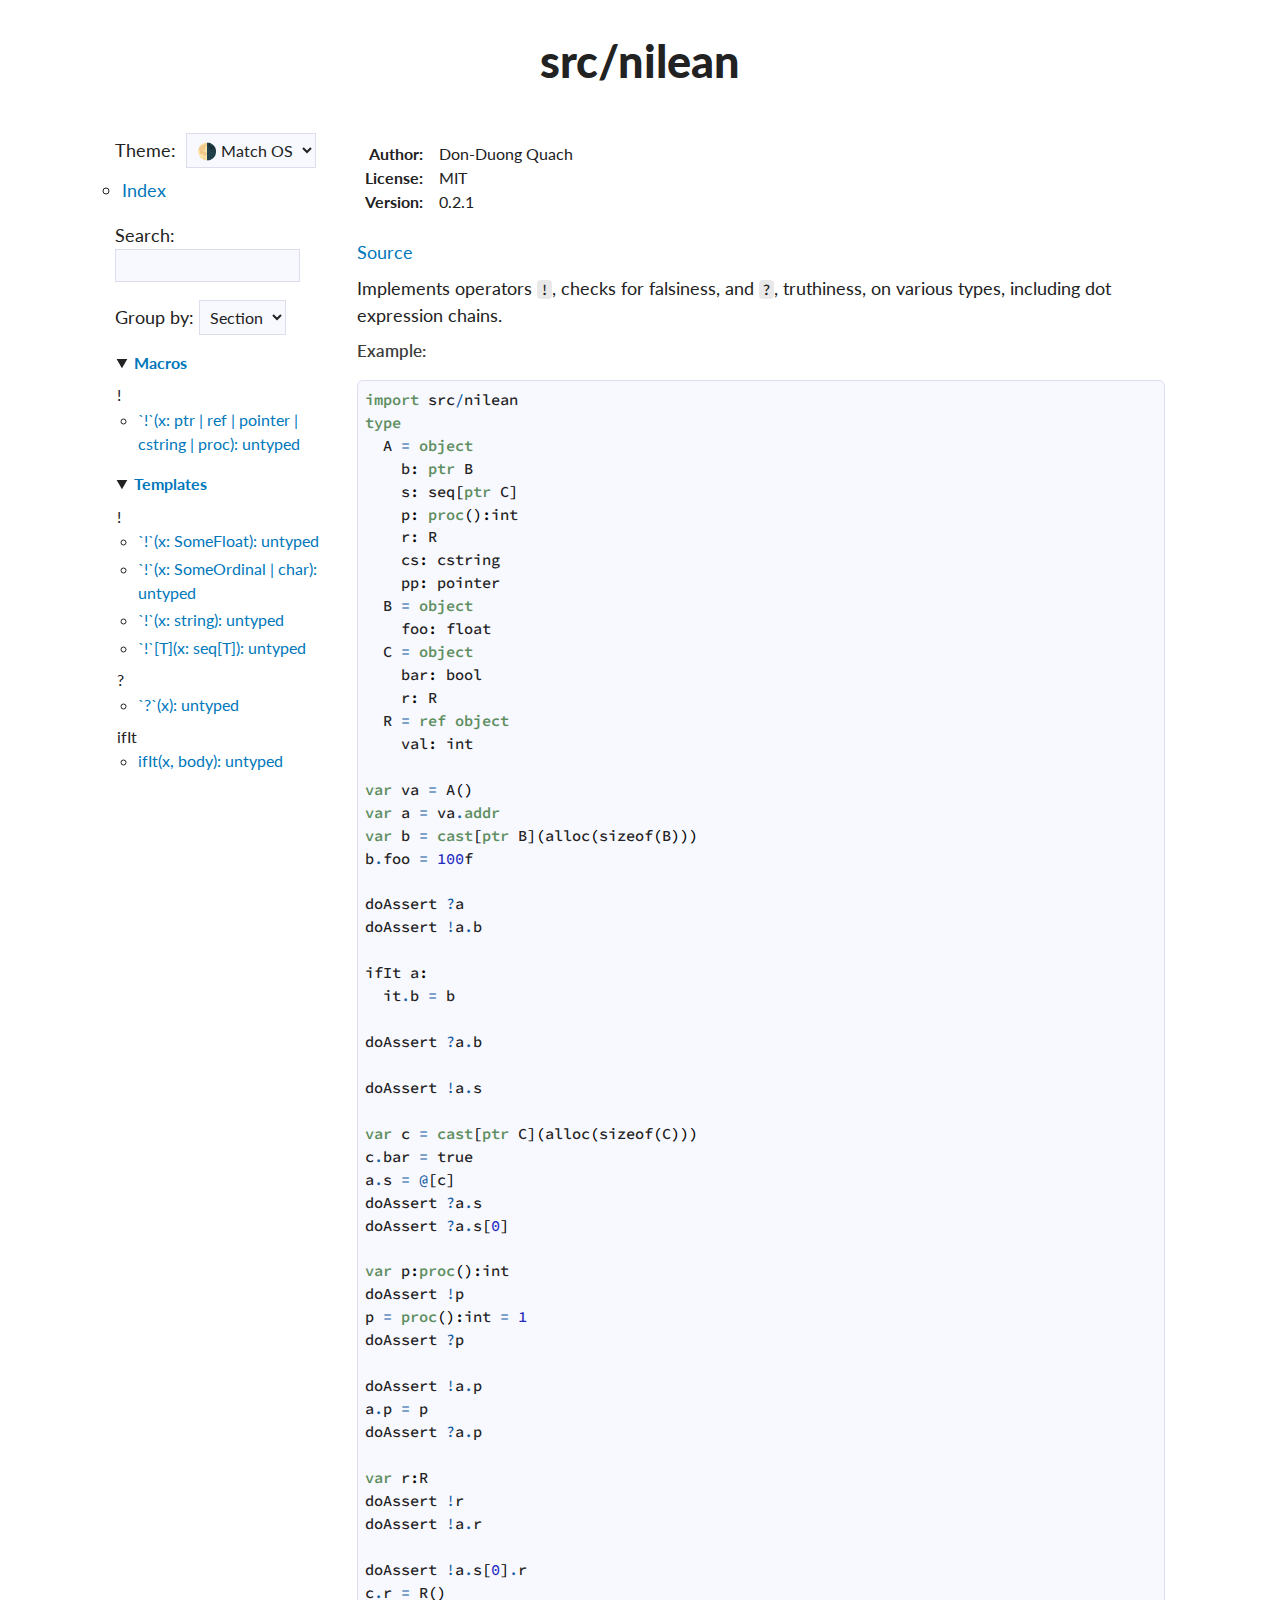
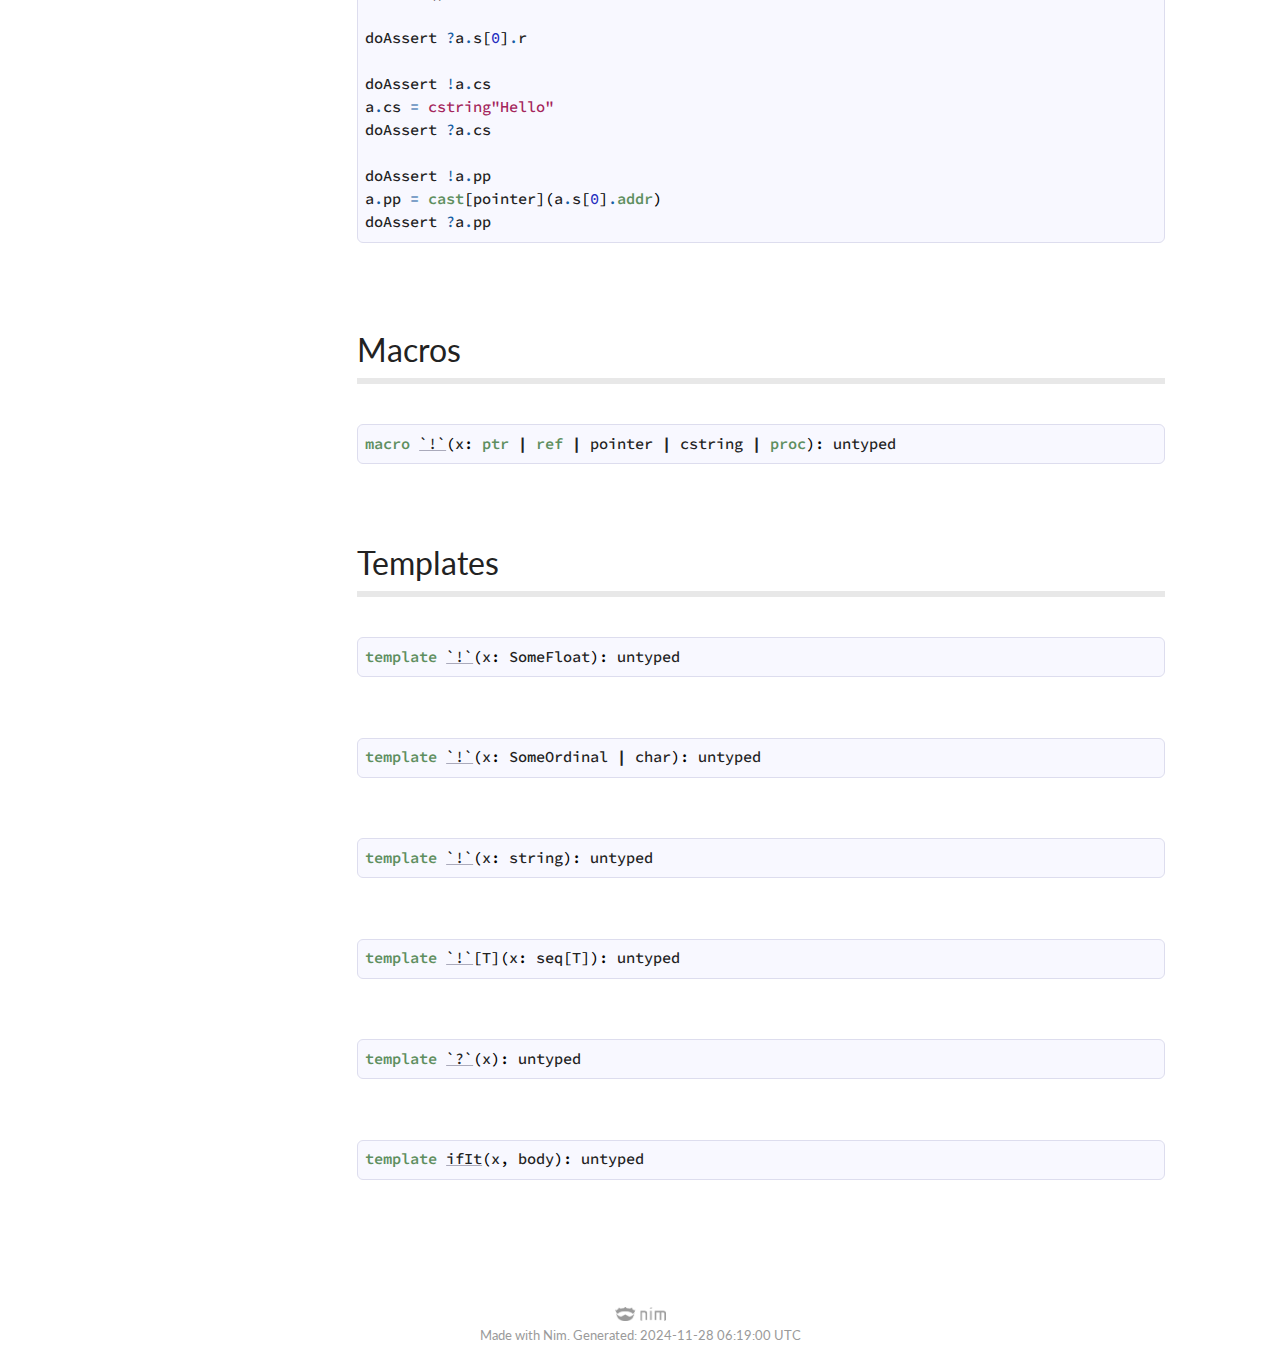
==== commit 8bb61267: "updated nilean" ====
--- a/nilean/index.html
+++ b/nilean/index.html
@@ -96,7 +96,7 @@
     
     <p class="module-desc"><table class="docinfo" frame="void" rules="none"><col class="docinfo-name" /><col class="docinfo-content" /><tbody valign="top"><tr><th class="docinfo-name">Author:</th><td>Don-Duong Quach</td></tr>
 <tr><th class="docinfo-name">License:</th><td>MIT</td></tr>
-<tr><th class="docinfo-name">Version:</th><td>0.2.0</td></tr>
+<tr><th class="docinfo-name">Version:</th><td>0.2.1</td></tr>
 </tbody></table><p><a class="reference external" href="https://github.com/geekrelief/nilean">Source</a></p>
 <p>Implements operators <tt class="docutils literal"><span class="pre">!</span></tt>, checks for falsiness, and <tt class="docutils literal"><span class="pre">?</span></tt>, truthiness, on various types, including dot expression chains.</p>
 
@@ -118,7 +118,8 @@
   <span class="Identifier">R</span> <span class="Operator">=</span> <span class="Keyword">ref</span> <span class="Keyword">object</span>
     <span class="Identifier">val</span><span class="Punctuation">:</span> <span class="Identifier">int</span>
 
-<span class="Keyword">var</span> <span class="Identifier">a</span> <span class="Operator">=</span> <span class="Keyword">cast</span><span class="Punctuation">[</span><span class="Keyword">ptr</span> <span class="Identifier">A</span><span class="Punctuation">]</span><span class="Punctuation">(</span><span class="Identifier">alloc</span><span class="Punctuation">(</span><span class="Identifier">sizeof</span><span class="Punctuation">(</span><span class="Identifier">A</span><span class="Punctuation">)</span><span class="Punctuation">)</span><span class="Punctuation">)</span>
+<span class="Keyword">var</span> <span class="Identifier">va</span> <span class="Operator">=</span> <span class="Identifier">A</span><span class="Punctuation">(</span><span class="Punctuation">)</span>
+<span class="Keyword">var</span> <span class="Identifier">a</span> <span class="Operator">=</span> <span class="Identifier">va</span><span class="Operator">.</span><span class="Keyword">addr</span>
 <span class="Keyword">var</span> <span class="Identifier">b</span> <span class="Operator">=</span> <span class="Keyword">cast</span><span class="Punctuation">[</span><span class="Keyword">ptr</span> <span class="Identifier">B</span><span class="Punctuation">]</span><span class="Punctuation">(</span><span class="Identifier">alloc</span><span class="Punctuation">(</span><span class="Identifier">sizeof</span><span class="Punctuation">(</span><span class="Identifier">B</span><span class="Punctuation">)</span><span class="Punctuation">)</span><span class="Punctuation">)</span>
 <span class="Identifier">b</span><span class="Operator">.</span><span class="Identifier">foo</span> <span class="Operator">=</span> <span class="DecNumber">100</span><span class="Identifier">f</span>
 
@@ -136,7 +137,6 @@
 <span class="Identifier">c</span><span class="Operator">.</span><span class="Identifier">bar</span> <span class="Operator">=</span> <span class="Identifier">true</span>
 <span class="Identifier">a</span><span class="Operator">.</span><span class="Identifier">s</span> <span class="Operator">=</span> <span class="Operator">@</span><span class="Punctuation">[</span><span class="Identifier">c</span><span class="Punctuation">]</span>
 <span class="Identifier">doAssert</span> <span class="Operator">?</span><span class="Identifier">a</span><span class="Operator">.</span><span class="Identifier">s</span>
-<span class="Identifier">doAssert</span> <span class="Operator">?</span><span class="Identifier">a</span><span class="Operator">.</span><span class="Identifier">s</span><span class="Punctuation">[</span><span class="DecNumber">0</span><span class="Punctuation">]</span>
 <span class="Identifier">doAssert</span> <span class="Operator">?</span><span class="Identifier">a</span><span class="Operator">.</span><span class="Identifier">s</span><span class="Punctuation">[</span><span class="DecNumber">0</span><span class="Punctuation">]</span>
 
 <span class="Keyword">var</span> <span class="Identifier">p</span><span class="Punctuation">:</span><span class="Keyword">proc</span><span class="Punctuation">(</span><span class="Punctuation">)</span><span class="Punctuation">:</span><span class="Identifier">int</span>
@@ -251,7 +251,7 @@
       <div class="twelve-columns footer">
         <span class="nim-sprite"></span>
         <br>
-        <small style="color: var(--hint);">Made with Nim. Generated: 2024-11-28 06:07:34 UTC</small>
+        <small style="color: var(--hint);">Made with Nim. Generated: 2024-11-28 06:19:00 UTC</small>
       </div>
     </div>
   </div>
